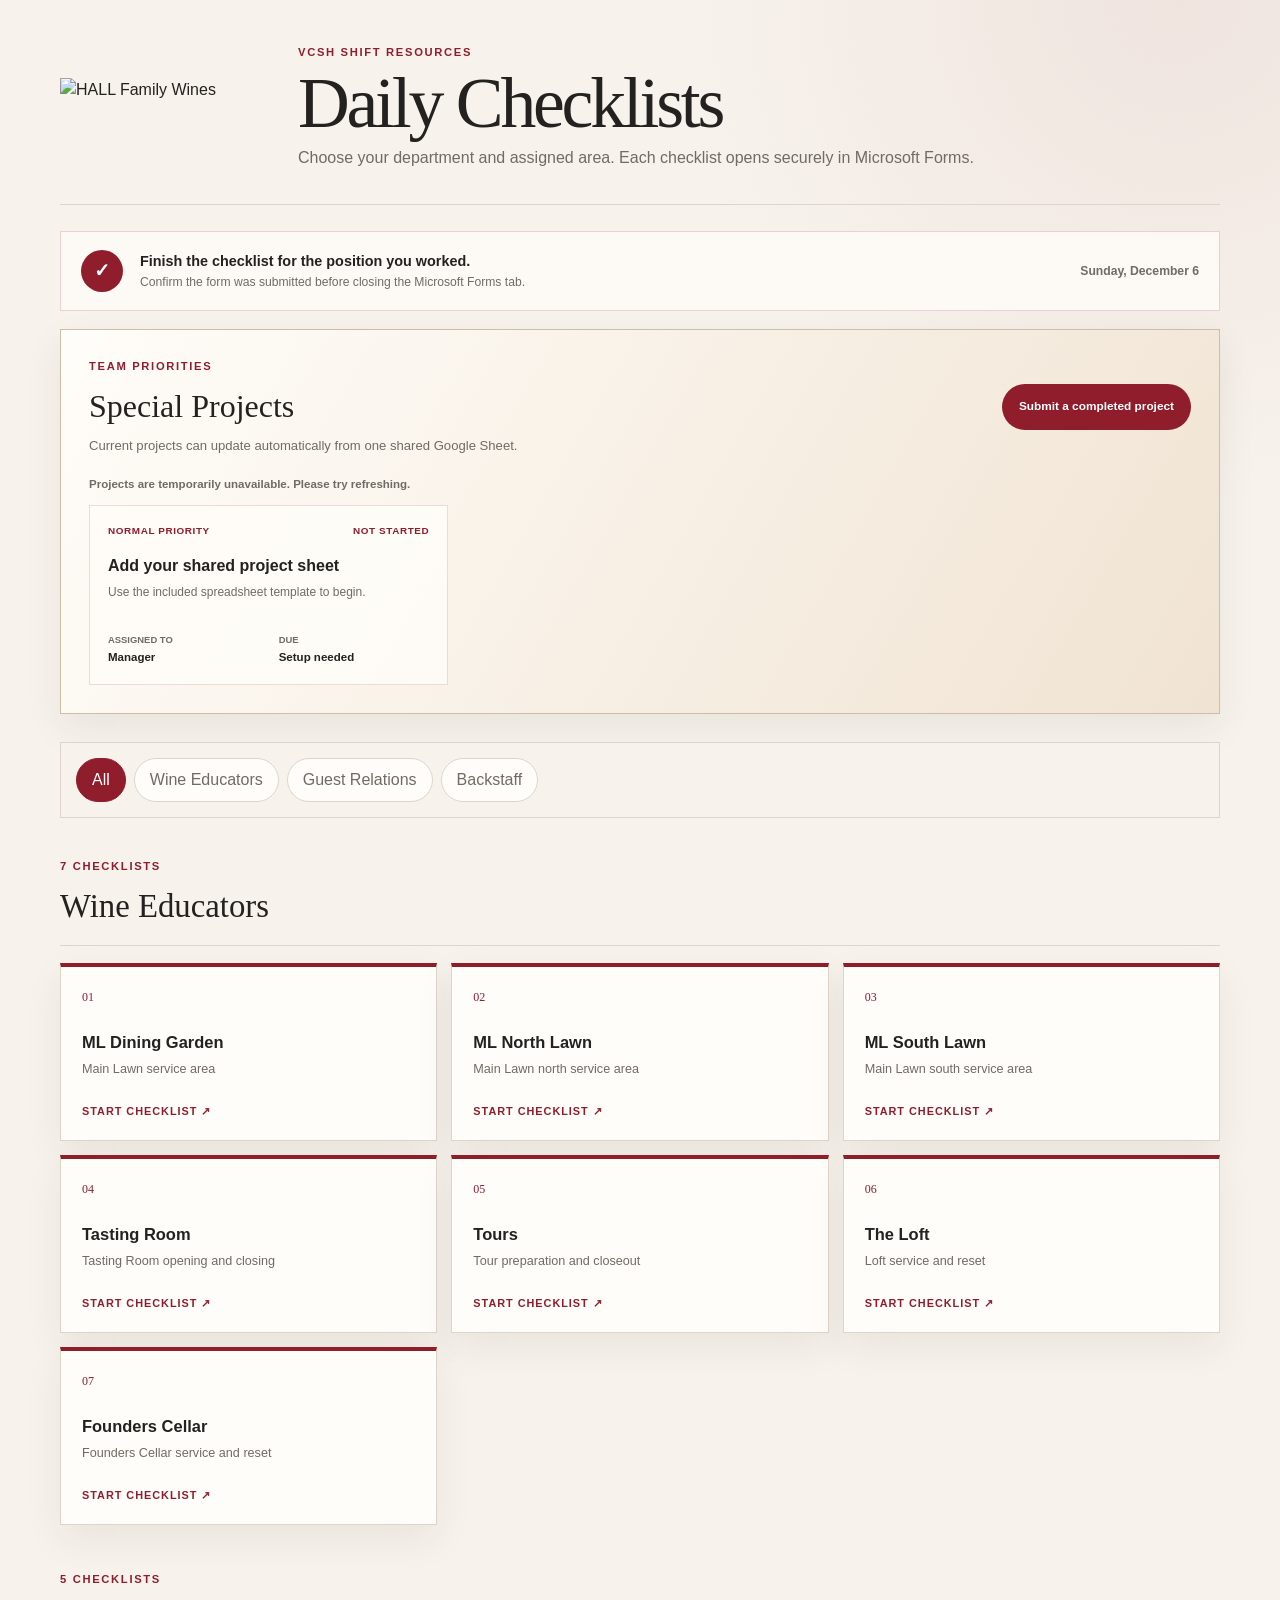
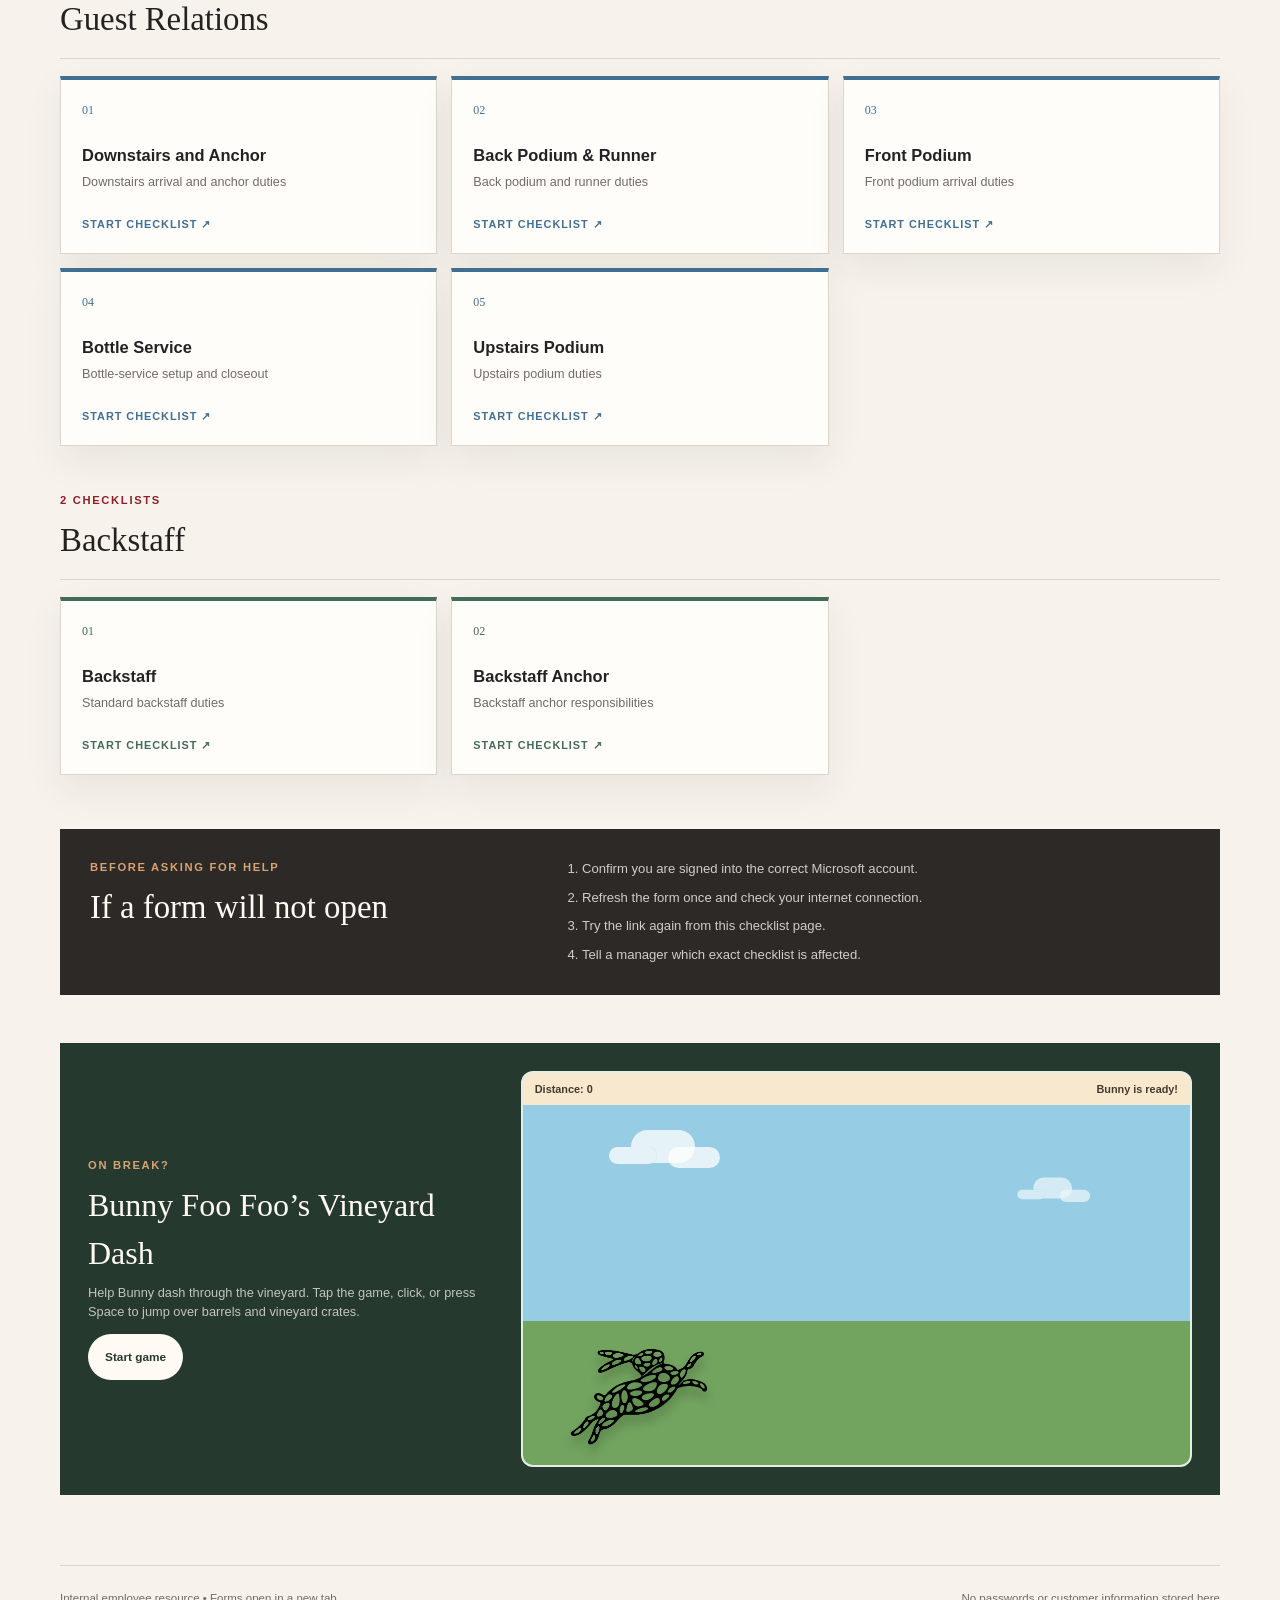
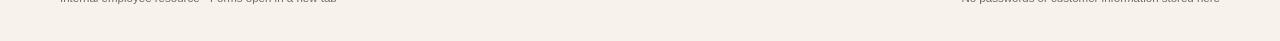
==== checklists-dashboard/index.html @ 1df054dd "Add files via upload Upload checklist dashboard" ====
<!doctype html>
<html lang="en">
  <head>
    <meta charset="UTF-8" />
    <meta name="viewport" content="width=device-width, initial-scale=1" />
    <meta name="theme-color" content="#8f1d2c" />
    <meta name="description" content="Daily checklist launcher for HALL Saint Helena employees." />
    <title>Daily Checklists | HALL Saint Helena</title>
    <link rel="stylesheet" href="styles.css" />
    <script src="script.js" defer></script>
  </head>
  <body>
    <main class="page-shell">
      <header class="hero">
        <img
          class="hall-logo"
          src="https://hallwines.com/cdn/shop/files/HallWines_Logo-Color.svg?v=1773837369&width=600"
          alt="HALL Family Wines"
        />
        <div>
          <p class="eyebrow">VCSH shift resources</p>
          <h1>Daily Checklists</h1>
          <p class="hero-copy">Choose your department and assigned area. Each checklist opens securely in Microsoft Forms.</p>
        </div>
      </header>

      <section class="shift-note" aria-label="Checklist reminder">
        <div class="note-mark" aria-hidden="true">✓</div>
        <div>
          <strong>Finish the checklist for the position you worked.</strong>
          <span>Confirm the form was submitted before closing the Microsoft Forms tab.</span>
        </div>
        <p id="today"></p>
      </section>

      <section class="projects-panel" aria-labelledby="projects-title">
        <div class="projects-heading">
          <div>
            <p class="eyebrow">Team priorities</p>
            <h2 id="projects-title">Special Projects</h2>
            <p>Current projects can update automatically from one shared Google Sheet.</p>
          </div>
          <a class="completion-button is-disabled" id="completion-button" href="#" aria-disabled="true">Submit a completed project</a>
        </div>
        <div class="project-status" id="project-status" role="status"></div>
        <div class="project-grid" id="project-grid"></div>
      </section>

      <nav class="department-filters" id="department-filters" aria-label="Filter checklist departments"></nav>

      <section class="checklist-sections" id="checklist-sections" aria-live="polite"></section>

      <section class="help-panel" aria-labelledby="help-title">
        <div>
          <p class="eyebrow">Before asking for help</p>
          <h2 id="help-title">If a form will not open</h2>
        </div>
        <ol>
          <li>Confirm you are signed into the correct Microsoft account.</li>
          <li>Refresh the form once and check your internet connection.</li>
          <li>Try the link again from this checklist page.</li>
          <li>Tell a manager which exact checklist is affected.</li>
        </ol>
      </section>

      <section class="vineyard-game" aria-labelledby="game-title">
        <div class="game-intro">
          <p class="eyebrow">On break?</p>
          <h2 id="game-title">Bunny Foo Foo’s Vineyard Dash</h2>
          <p>Help Bunny dash through the vineyard. Tap the game, click, or press Space to jump over barrels and vineyard crates.</p>
          <button class="game-button" id="game-button" type="button">Start game</button>
        </div>
        <div class="game-wrap" id="game-wrap" tabindex="0" aria-label="Bunny Foo Foo vineyard obstacle jumping game">
          <div class="game-sky">
            <span>Distance: <strong id="game-score">0</strong></span>
            <span id="game-message">Bunny is ready!</span>
          </div>
          <div class="game-field" id="game-field">
            <div class="bunny-player" id="bunny-player">
              <img src="bunny-foo-foo-transparent.png" alt="" />
            </div>
          </div>
        </div>
      </section>
    </main>

    <footer>
      <p>Internal employee resource • Forms open in a new tab</p>
      <p>No passwords or customer information stored here</p>
    </footer>
  </body>
</html>
---- checklists-dashboard/styles.css ----
:root {
  --paper: #f7f3ec;
  --surface: #fffdf9;
  --ink: #242220;
  --muted: #706b64;
  --line: #ddd5ca;
  --red: #8f1d2c;
  --gold: #d6a474;
  --green: #446b55;
  --blue: #416f91;
  --shadow: 0 14px 36px rgba(44, 32, 24, 0.07);
}

* { box-sizing: border-box; }
body { min-width: 320px; margin: 0; background: radial-gradient(circle at 92% 0%, rgba(143,29,44,.07), transparent 32rem), var(--paper); color: var(--ink); font-family: Inter, ui-sans-serif, -apple-system, BlinkMacSystemFont, "Segoe UI", sans-serif; line-height: 1.5; }
button { font: inherit; }
.page-shell, footer { width: min(1160px, calc(100% - 64px)); margin-inline: auto; }
.page-shell { padding: 44px 0 70px; }
.hero { display: grid; grid-template-columns: 200px 1fr; gap: 38px; align-items: center; padding-bottom: 34px; border-bottom: 1px solid var(--line); }
.hall-logo { width: 190px; height: 58px; object-fit: contain; object-position: left center; }
.eyebrow { margin: 0 0 7px; color: var(--red); font-size: .7rem; font-weight: 800; letter-spacing: .15em; text-transform: uppercase; }
h1, h2, h3, p { margin-top: 0; }
h1 { margin-bottom: 8px; font-family: Georgia, "Times New Roman", serif; font-size: clamp(2.7rem, 5.6vw, 4.9rem); font-weight: 400; letter-spacing: -.045em; line-height: .98; }
.hero-copy { max-width: 680px; margin-bottom: 0; color: var(--muted); }
.shift-note { display: grid; grid-template-columns: auto 1fr auto; gap: 17px; align-items: center; margin: 26px 0 18px; padding: 18px 20px; border: 1px solid rgba(143,29,44,.18); background: rgba(255,253,249,.8); }
.note-mark { display: grid; width: 42px; height: 42px; place-items: center; border-radius: 50%; background: var(--red); color: white; font-size: 1.2rem; font-weight: 800; }
.shift-note strong, .shift-note span { display: block; }
.shift-note strong { font-size: .9rem; }
.shift-note span, .shift-note p { color: var(--muted); font-size: .76rem; }
.shift-note p { margin-bottom: 0; font-weight: 750; text-align: right; }
.projects-panel { margin: 18px 0 28px; padding: 28px; border: 1px solid #cdbda9; background: linear-gradient(120deg, #fffdf9 0%, #f0e3d2 100%); box-shadow: var(--shadow); }
.projects-heading { display: flex; gap: 30px; align-items: center; justify-content: space-between; margin-bottom: 20px; }
.projects-heading h2, .game-intro h2 { margin-bottom: 6px; font-family: Georgia, "Times New Roman", serif; font-size: 2rem; font-weight: 400; }
.projects-heading p:last-child { margin-bottom: 0; color: var(--muted); font-size: .82rem; }
.completion-button, .game-button { display: inline-flex; min-height: 46px; align-items: center; justify-content: center; padding: 10px 17px; border: 0; border-radius: 999px; background: var(--red); color: white; cursor: pointer; font-size: .74rem; font-weight: 850; text-decoration: none; }
.completion-button.is-disabled { background: #9b948b; cursor: not-allowed; pointer-events: none; }
.project-status { margin-bottom: 12px; color: var(--muted); font-size: .72rem; font-weight: 750; }
.project-grid { display: grid; grid-template-columns: repeat(3,minmax(0,1fr)); gap: 12px; }
.project-card { padding: 18px; border: 1px solid rgba(143,29,44,.15); background: rgba(255,253,249,.88); }
.project-topline { display: flex; justify-content: space-between; color: var(--red); font-size: .62rem; font-weight: 800; letter-spacing: .06em; text-transform: uppercase; }
.project-card h3 { margin: 15px 0 5px; font-size: 1rem; }
.project-card > p { min-height: 38px; color: var(--muted); font-size: .75rem; }
.project-card dl { display: flex; gap: 20px; margin: 0; }
.project-card dl div { flex: 1; }
.project-card dt { color: var(--muted); font-size: .59rem; font-weight: 800; text-transform: uppercase; }
.project-card dd { margin: 2px 0 0; font-size: .72rem; font-weight: 750; }
.department-filters { position: sticky; top: 0; z-index: 4; display: flex; gap: 8px; flex-wrap: wrap; margin-bottom: 40px; padding: 15px; border: 1px solid var(--line); background: rgba(247,243,236,.94); backdrop-filter: blur(10px); }
.department-button { min-height: 42px; padding: 9px 15px; border: 1px solid var(--line); border-radius: 999px; background: var(--surface); color: var(--muted); cursor: pointer; }
.department-button.active { border-color: var(--red); background: var(--red); color: white; }
.department-button:focus-visible, .checklist-card:focus-visible { outline: 3px solid rgba(143,29,44,.2); outline-offset: 3px; }
.checklist-sections { display: grid; gap: 46px; }
.department { --accent: var(--red); }
.accent-guest { --accent: var(--blue); }
.accent-backstaff { --accent: var(--green); }
.department-heading { display: flex; gap: 30px; align-items: end; justify-content: space-between; margin-bottom: 17px; padding-bottom: 14px; border-bottom: 1px solid var(--line); }
.department-heading h2, .help-panel h2 { margin-bottom: 0; font-family: Georgia, "Times New Roman", serif; font-size: 2.05rem; font-weight: 400; }
.department-heading > p { max-width: 390px; margin-bottom: 3px; color: var(--muted); font-size: .82rem; text-align: right; }
.checklist-grid { display: grid; grid-template-columns: repeat(3, minmax(0,1fr)); gap: 14px; }
.checklist-card { display: grid; min-height: 178px; align-content: space-between; padding: 21px; border: 1px solid var(--line); border-top: 4px solid var(--accent); background: var(--surface); box-shadow: var(--shadow); color: inherit; text-decoration: none; transition: transform 160ms ease, box-shadow 160ms ease, border-color 160ms ease; }
.checklist-card:hover { transform: translateY(-3px); border-color: color-mix(in srgb, var(--accent) 45%, var(--line)); box-shadow: 0 18px 42px rgba(44,32,24,.11); }
.card-number { color: var(--accent); font-family: Georgia, "Times New Roman", serif; font-size: .75rem; }
.checklist-card h3 { margin: 18px 0 5px; font-size: 1.03rem; }
.checklist-card p { margin-bottom: 18px; color: var(--muted); font-size: .79rem; }
.card-action { color: var(--accent); font-size: .68rem; font-weight: 850; letter-spacing: .09em; text-transform: uppercase; }
.help-panel { display: grid; grid-template-columns: .8fr 1.2fr; gap: 50px; margin-top: 54px; padding: 30px; background: #2d2926; color: #fffaf4; }
.help-panel .eyebrow { color: var(--gold); }
.help-panel ol { display: grid; gap: 9px; margin: 0; padding-left: 22px; color: rgba(255,250,244,.78); font-size: .82rem; }
footer { display: flex; justify-content: space-between; padding: 24px 0 34px; border-top: 1px solid var(--line); color: var(--muted); font-size: .72rem; }
footer p { margin-bottom: 0; }
.vineyard-game { display: grid; grid-template-columns: .75fr 1.25fr; gap: 30px; align-items: center; margin-top: 48px; padding: 28px; background: #26392e; color: #fffaf4; }
.game-intro .eyebrow { color: var(--gold); }
.game-intro > p:last-of-type { color: rgba(255,250,244,.72); font-size: .8rem; }
.game-button { background: #fffaf4; color: #26392e; }
.game-wrap { overflow: hidden; border: 2px solid rgba(255,255,255,.24); border-radius: 12px; background: #dbe8df; outline: none; }
.game-wrap:focus-visible { box-shadow: 0 0 0 4px rgba(214,164,116,.55); }
.game-sky { display: flex; justify-content: space-between; padding: 8px 12px; background: #f8e9ce; color: #45392d; font-size: .68rem; font-weight: 800; }
.game-field { position: relative; height: 360px; overflow: hidden; touch-action: manipulation; background: linear-gradient(to bottom, #96cce4 0 60%, #72a35f 60% 100%); cursor: pointer; }
.game-field::before, .game-field::after { content: ""; position: absolute; z-index: 0; border-radius: 999px; background: rgba(255,255,255,.75); box-shadow: 30px -9px 0 8px rgba(255,255,255,.75), 61px 2px 0 2px rgba(255,255,255,.75); }
.game-field::before { top: 42px; left: 13%; width: 48px; height: 17px; }
.game-field::after { top: 83px; right: 21%; width: 38px; height: 13px; transform: scale(.72); opacity: .8; }
.bunny-player { position: absolute; bottom: 4px; left: 5%; z-index: 3; width: 182px; transform-origin: center bottom; }
.bunny-player img { display: block; width: 182px; transform: scaleX(-1); filter: drop-shadow(0 8px 5px rgba(0,0,0,.24)); }
.bunny-player.jumping { animation: bunny-jump 820ms cubic-bezier(.2,.65,.35,1); }
.bunny-player.bonked { animation: bunny-bonk 430ms ease; }
.vineyard-obstacle { position: absolute; right: -70px; bottom: 11px; z-index: 2; display: block; animation: obstacle-run var(--run-time) linear forwards; }
.vineyard-obstacle.barrel { width: 43px; height: 54px; border: 3px solid #57391f; border-radius: 10px 10px 15px 15px; background: repeating-linear-gradient(90deg,#8e572e 0 9px,#a66c3b 9px 17px); box-shadow: inset 0 7px #4f3421, inset 0 -7px #4f3421; }
.vineyard-obstacle.crate { width: 55px; height: 43px; border: 4px solid #684426; background: linear-gradient(35deg,transparent 44%,#684426 45% 54%,transparent 55%), #b57c45; }
@keyframes obstacle-run { to { transform: translateX(calc(-100vw - 120px)); } }
@keyframes bunny-jump { 0%,100% { transform: translateY(0) rotate(0); } 45% { transform: translateY(-205px) rotate(-7deg); } }
@keyframes bunny-bonk { 0%,100% { transform: translateX(0); } 30% { transform: translateX(-12px) rotate(-8deg); } 65% { transform: translateX(8px) rotate(5deg); } }

@media (max-width: 860px) {
  .page-shell, footer { width: min(100% - 36px, 760px); }
  .hero { grid-template-columns: 150px 1fr; }
  .hall-logo { width: 145px; }
  .projects-heading { align-items: flex-start; }
  .project-grid { grid-template-columns: repeat(2,minmax(0,1fr)); }
  .vineyard-game { grid-template-columns: 1fr; }
  .department-filters { position: static; }
  .checklist-grid { grid-template-columns: repeat(2, minmax(0,1fr)); }
}

@media (max-width: 560px) {
  .page-shell, footer { width: min(100% - 26px, 520px); }
  .page-shell { padding-top: 28px; }
  .hero { display: block; }
  .hall-logo { margin-bottom: 24px; }
  .shift-note { grid-template-columns: auto 1fr; }
  .shift-note p { grid-column: 1 / -1; text-align: left; }
  .projects-panel { padding: 22px 20px; }
  .projects-heading { display: block; }
  .completion-button { width: 100%; margin-top: 17px; }
  .project-grid { grid-template-columns: 1fr; }
  .vineyard-game { padding: 22px 18px; }
  .game-field { height: 330px; }
  .bunny-player, .bunny-player img { width: 150px; }
  .department-heading { display: block; }
  .department-heading > p { margin-top: 8px; text-align: left; }
  .checklist-grid, .help-panel { grid-template-columns: 1fr; }
  .help-panel { gap: 24px; }
  footer { display: grid; gap: 6px; }
}

@media (prefers-reduced-motion: reduce) {
  .checklist-card { transition: none; }
  .vineyard-obstacle { animation-duration: 3.4s !important; }
  .bunny-player.jumping { animation-duration: 900ms; }
}
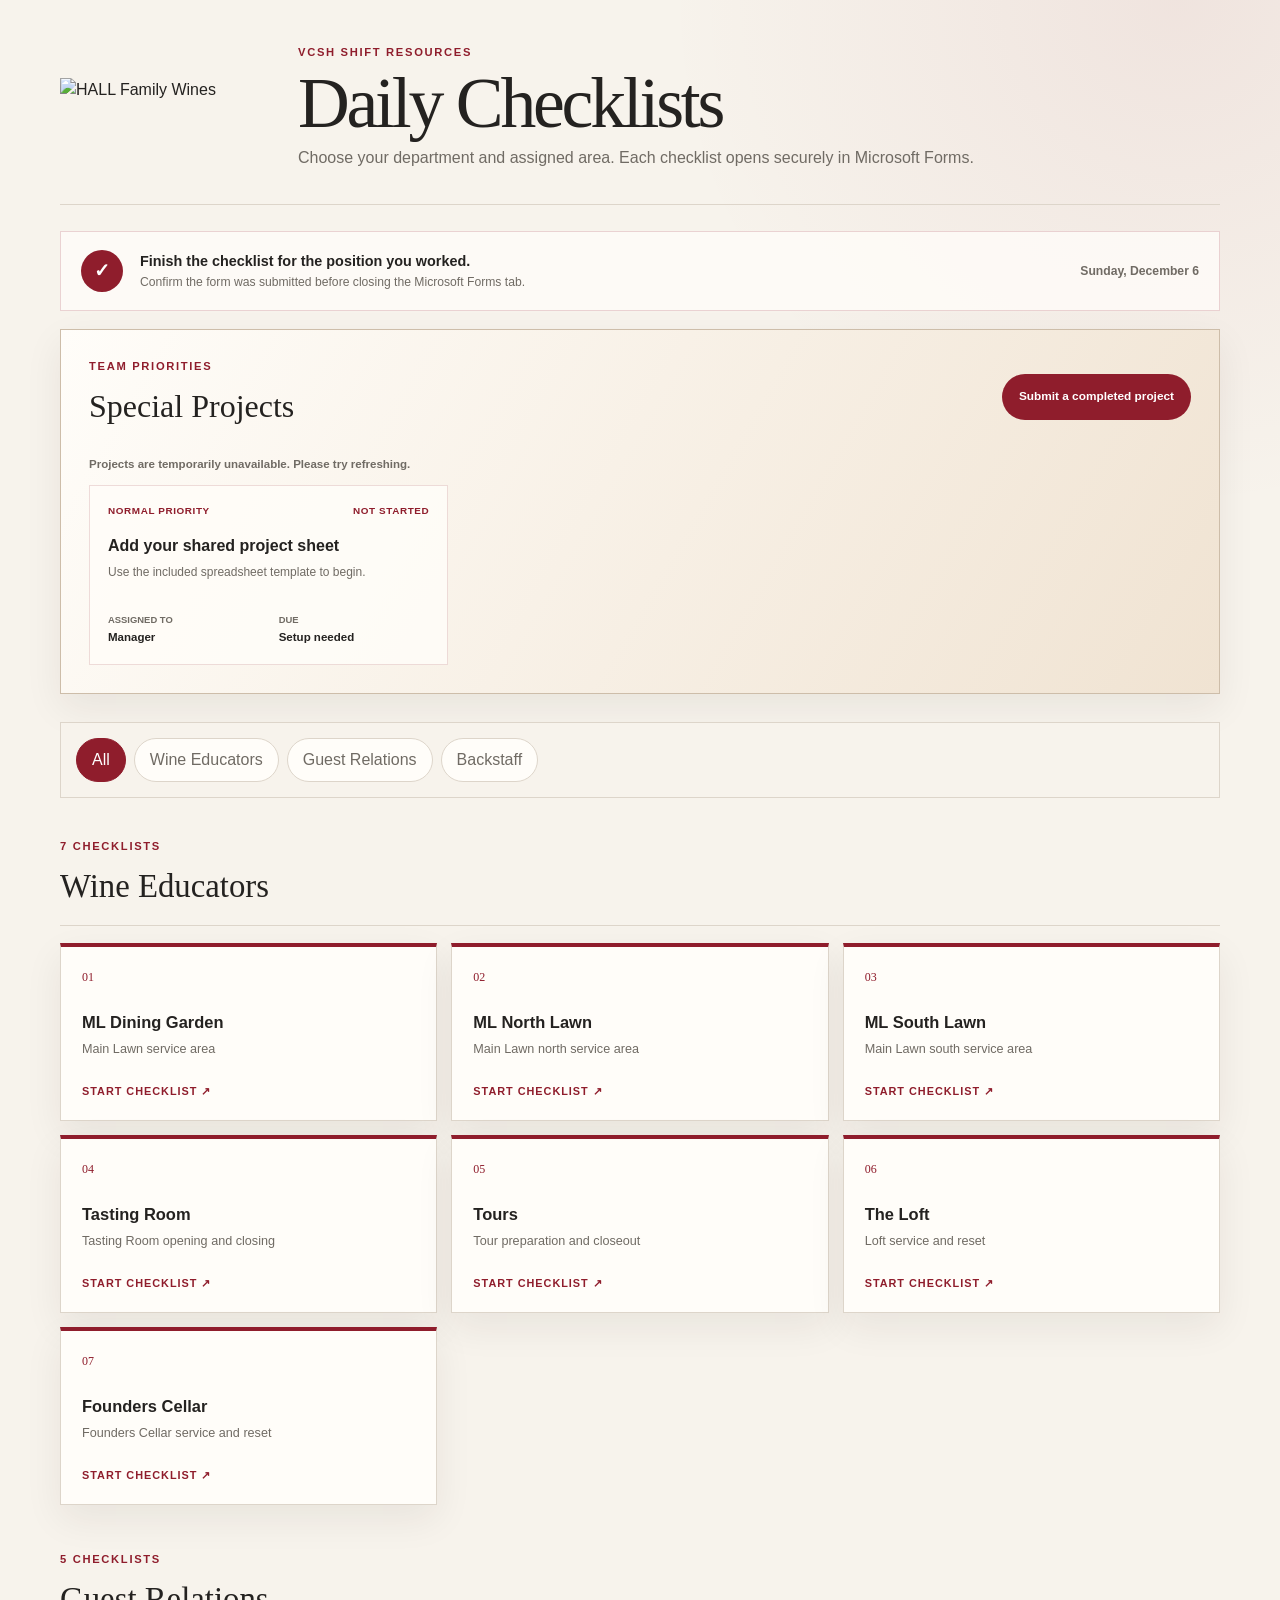
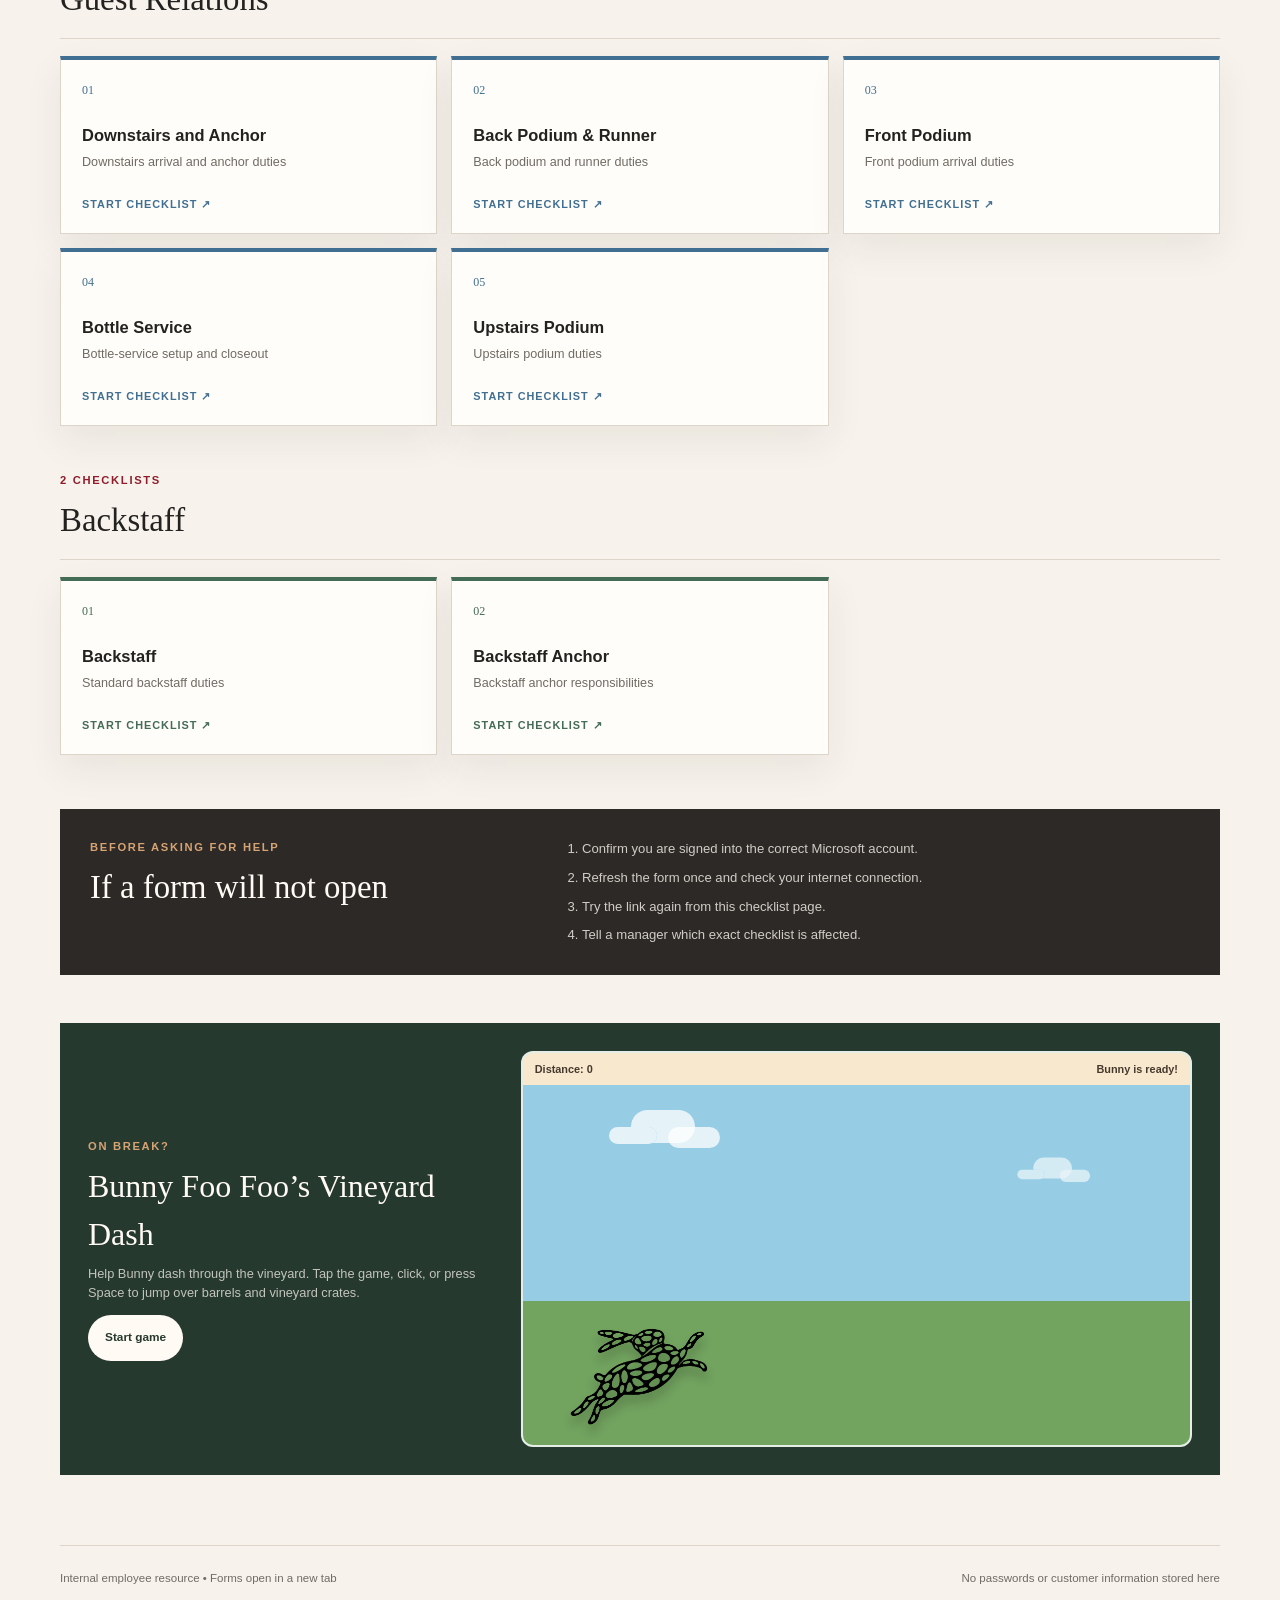
==== commit 4da5877c: "Update index.html" ====
--- a/checklists-dashboard/index.html
+++ b/checklists-dashboard/index.html
@@ -38,7 +38,6 @@
           <div>
             <p class="eyebrow">Team priorities</p>
             <h2 id="projects-title">Special Projects</h2>
-            <p>Current projects can update automatically from one shared Google Sheet.</p>
           </div>
           <a class="completion-button is-disabled" id="completion-button" href="#" aria-disabled="true">Submit a completed project</a>
         </div>
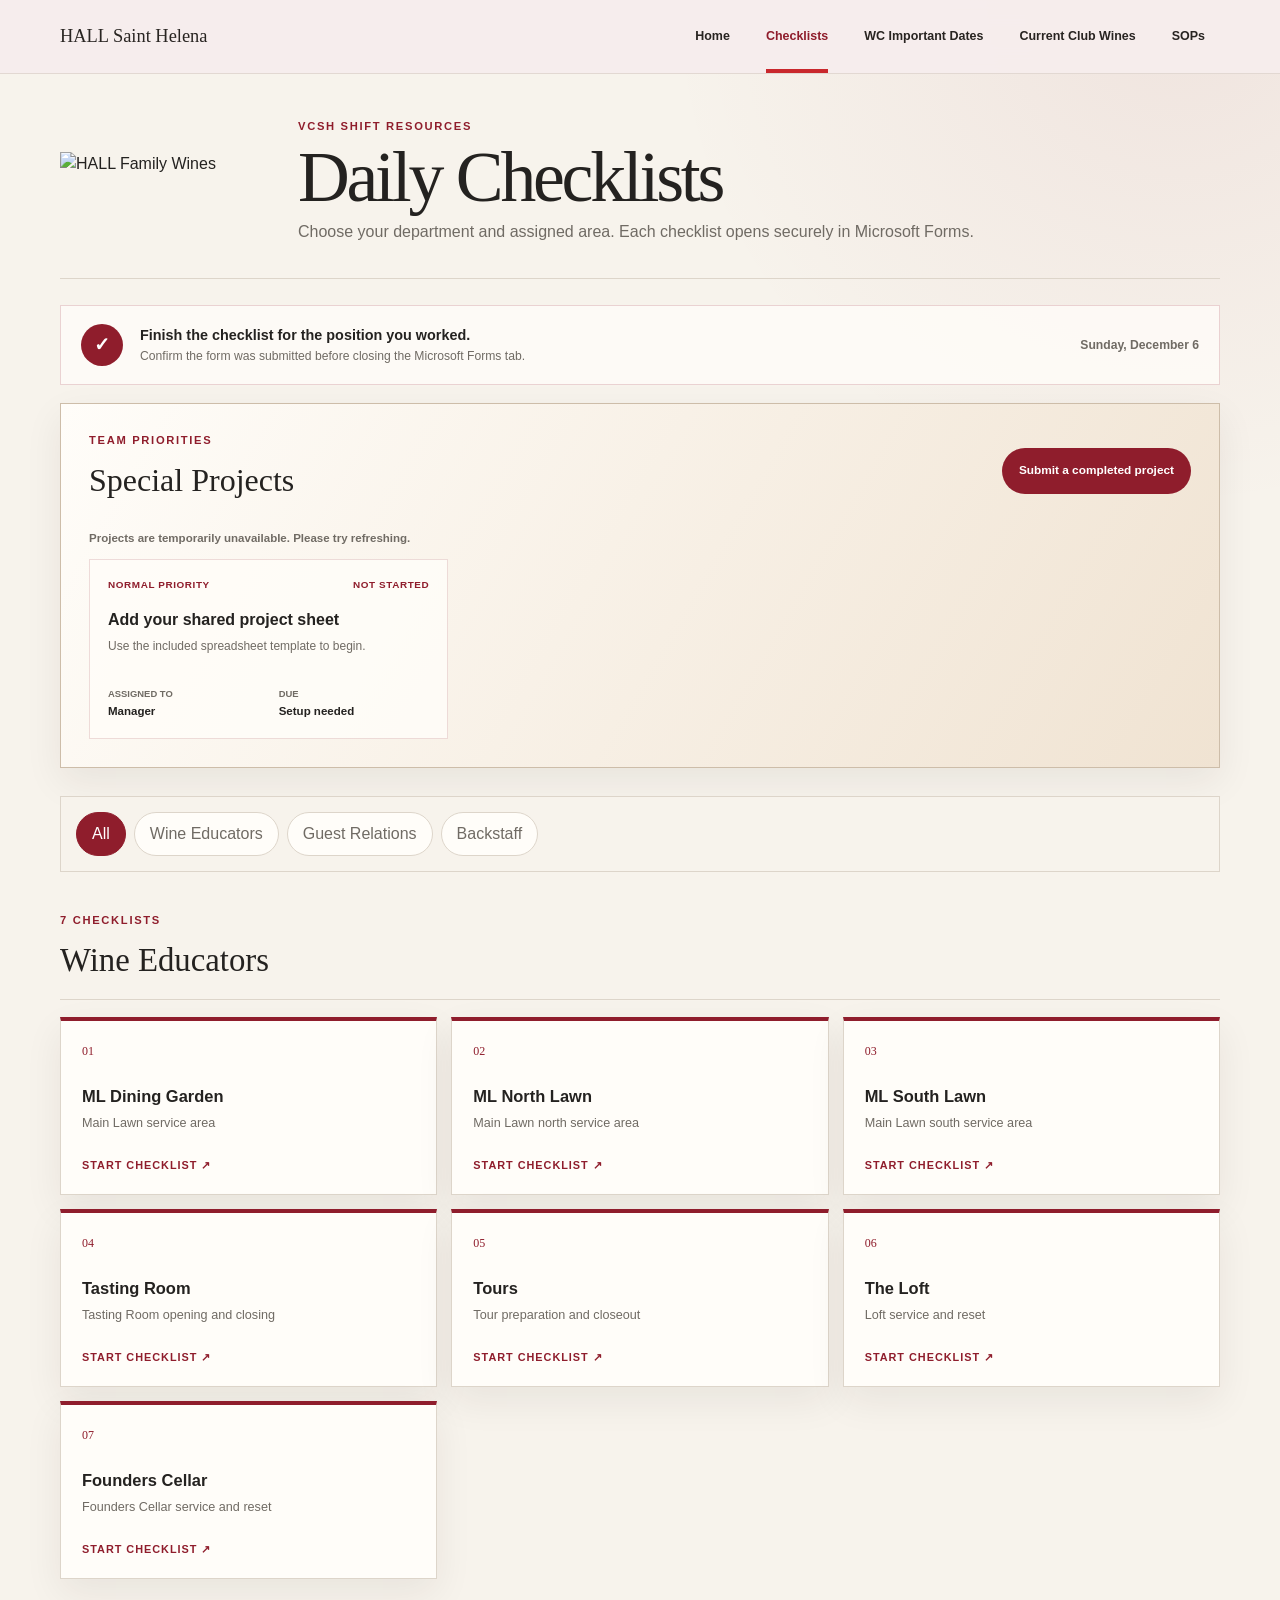
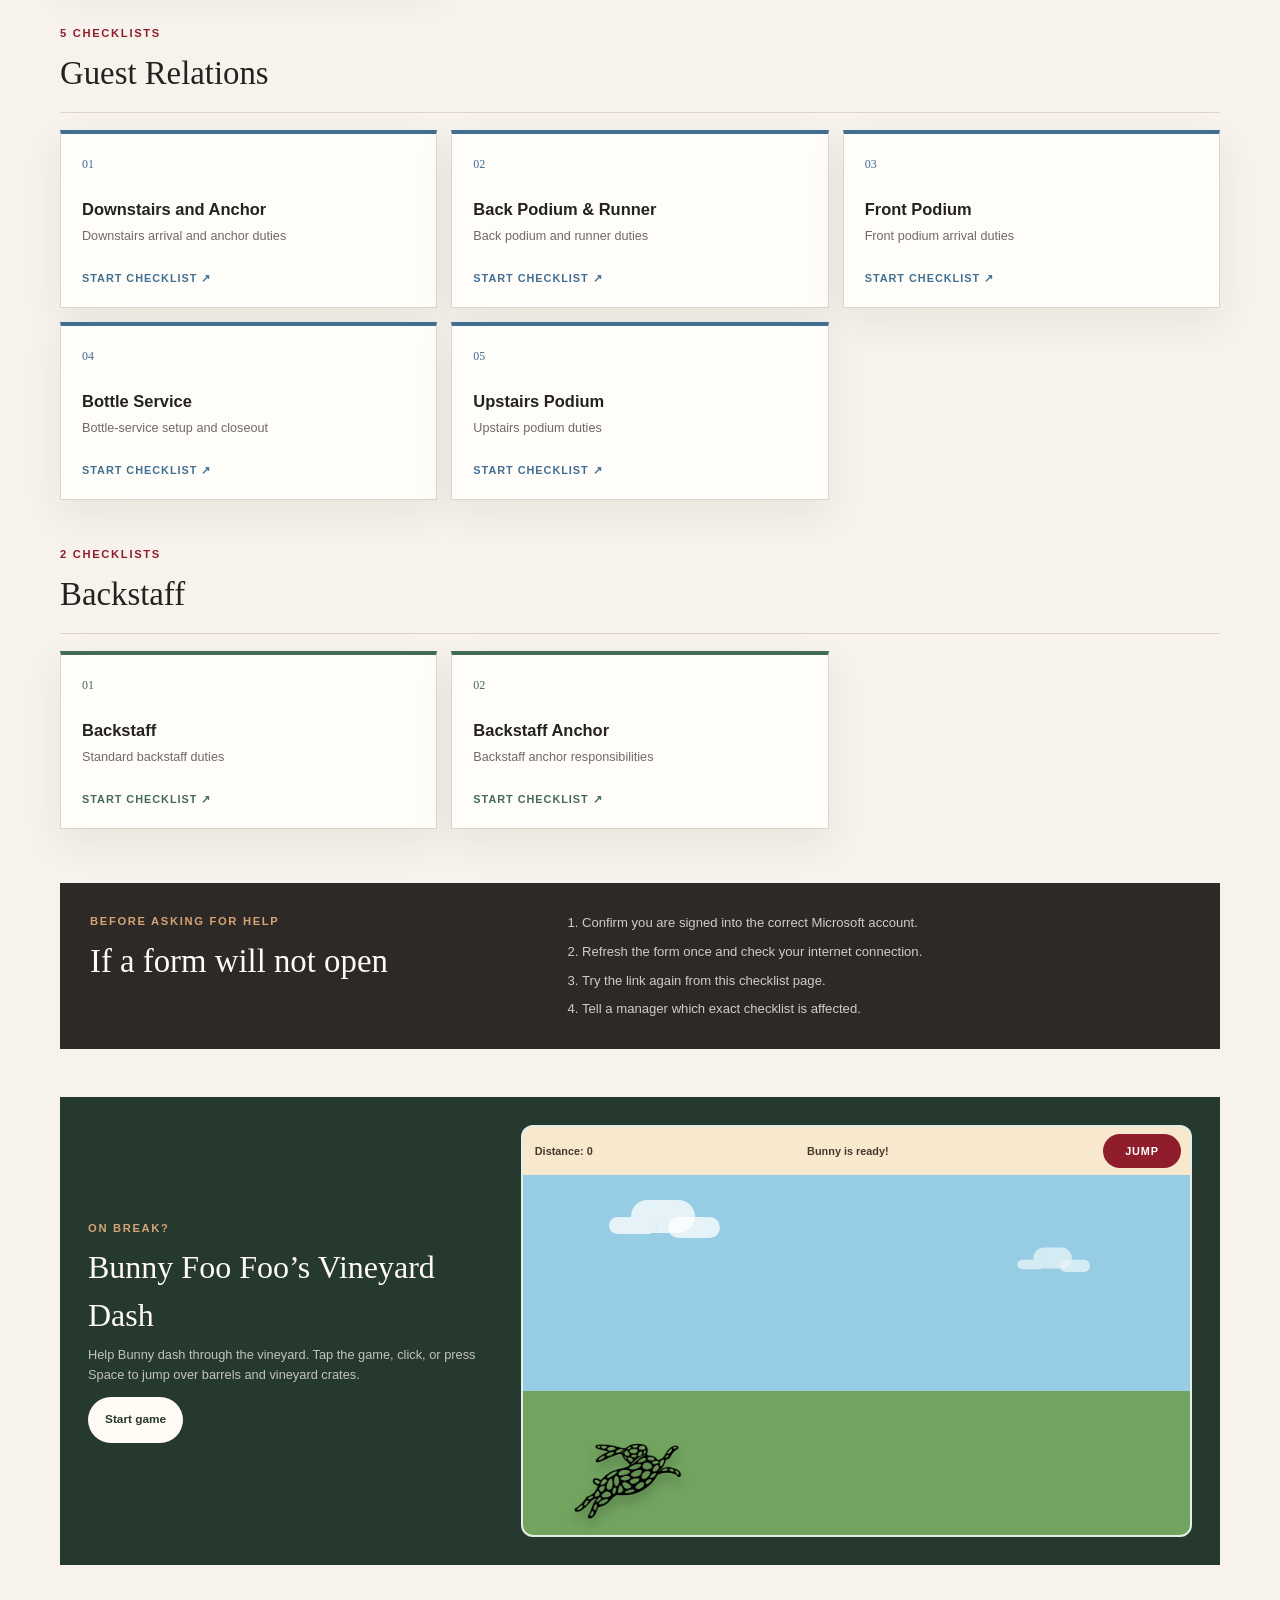
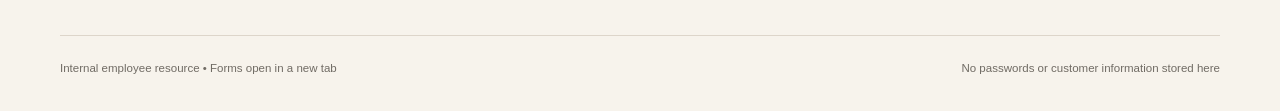
==== commit 60167354: "Add files via upload" ====
--- a/checklists-dashboard/index.html
+++ b/checklists-dashboard/index.html
@@ -6,10 +6,21 @@
     <meta name="theme-color" content="#8f1d2c" />
     <meta name="description" content="Daily checklist launcher for HALL Saint Helena employees." />
     <title>Daily Checklists | HALL Saint Helena</title>
-    <link rel="stylesheet" href="styles.css" />
-    <script src="script.js" defer></script>
+    <link rel="stylesheet" href="styles.css?v=20260810-4" />
+    <script src="script.js?v=20260810-4" defer></script>
   </head>
   <body>
+    <header class="portal-header">
+      <a class="portal-brand" href="https://ivelazquez-art.github.io/hall-wine-club-dashboard/hall-home-dashboard/">HALL Saint Helena</a>
+      <nav class="portal-menu" aria-label="Employee dashboard navigation">
+        <a href="https://ivelazquez-art.github.io/hall-wine-club-dashboard/hall-home-dashboard/">Home</a>
+        <a class="active" href="https://ivelazquez-art.github.io/hall-wine-club-dashboard/checklists-dashboard/">Checklists</a>
+        <a href="https://ivelazquez-art.github.io/hall-wine-club-dashboard/">WC Important Dates</a>
+        <a href="https://ivelazquez-art.github.io/hall-wine-club-dashboard/current-club-wines/">Current Club Wines</a>
+        <a href="https://ivelazquez-art.github.io/hall-wine-club-dashboard/sops/">SOPs</a>
+      </nav>
+    </header>
+
     <main class="page-shell">
       <header class="hero">
         <img
@@ -73,6 +84,7 @@
           <div class="game-sky">
             <span>Distance: <strong id="game-score">0</strong></span>
             <span id="game-message">Bunny is ready!</span>
+            <button class="jump-button" id="jump-button" type="button">Jump</button>
           </div>
           <div class="game-field" id="game-field">
             <div class="bunny-player" id="bunny-player">
--- a/checklists-dashboard/styles.css
+++ b/checklists-dashboard/styles.css
@@ -12,6 +12,17 @@
 }
 
 * { box-sizing: border-box; }
+
+.portal-header { position: sticky; top: 0; z-index: 50; display: flex; align-items: center; justify-content: space-between; min-height: 74px; padding: 0 max(24px, calc((100vw - 1160px) / 2)); border-bottom: 1px solid #e2d8d2; background: rgba(246, 237, 237, .97); backdrop-filter: blur(12px); }
+.portal-brand { flex: 0 0 auto; color: #292522; font-family: Georgia, "Times New Roman", serif; font-size: 1.15rem; text-decoration: none; }
+.portal-menu { display: flex; align-self: stretch; gap: 6px; overflow-x: auto; scrollbar-width: none; }
+.portal-menu::-webkit-scrollbar { display: none; }
+.portal-menu a { position: relative; display: flex; align-items: center; padding: 0 15px; color: #282421; font-size: .78rem; font-weight: 800; text-decoration: none; white-space: nowrap; }
+.portal-menu a::after { position: absolute; right: 15px; bottom: 0; left: 15px; height: 4px; background: transparent; content: ""; }
+.portal-menu a:hover, .portal-menu a.active { color: #8f1d2c; }
+.portal-menu a.active::after { background: #c9282d; }
+@media (max-width: 760px) { .portal-header { display: block; padding: 12px 0 0; } .portal-brand { display: block; padding: 0 16px 10px; font-size: 1rem; } .portal-menu { min-height: 46px; padding: 0 8px; } .portal-menu a { padding: 0 11px; font-size: .69rem; } .portal-menu a::after { right: 11px; left: 11px; } }
+html { overflow-y: auto; scroll-behavior: smooth; -webkit-overflow-scrolling: touch; }
 body { min-width: 320px; margin: 0; background: radial-gradient(circle at 92% 0%, rgba(143,29,44,.07), transparent 32rem), var(--paper); color: var(--ink); font-family: Inter, ui-sans-serif, -apple-system, BlinkMacSystemFont, "Segoe UI", sans-serif; line-height: 1.5; }
 button { font: inherit; }
 .page-shell, footer { width: min(1160px, calc(100% - 64px)); margin-inline: auto; }
@@ -28,6 +39,7 @@
 .shift-note strong { font-size: .9rem; }
 .shift-note span, .shift-note p { color: var(--muted); font-size: .76rem; }
 .shift-note p { margin-bottom: 0; font-weight: 750; text-align: right; }
+.mobile-embed-help { display: none; }
 .projects-panel { margin: 18px 0 28px; padding: 28px; border: 1px solid #cdbda9; background: linear-gradient(120deg, #fffdf9 0%, #f0e3d2 100%); box-shadow: var(--shadow); }
 .projects-heading { display: flex; gap: 30px; align-items: center; justify-content: space-between; margin-bottom: 20px; }
 .projects-heading h2, .game-intro h2 { margin-bottom: 6px; font-family: Georgia, "Times New Roman", serif; font-size: 2rem; font-weight: 400; }
@@ -73,20 +85,22 @@
 .game-button { background: #fffaf4; color: #26392e; }
 .game-wrap { overflow: hidden; border: 2px solid rgba(255,255,255,.24); border-radius: 12px; background: #dbe8df; outline: none; }
 .game-wrap:focus-visible { box-shadow: 0 0 0 4px rgba(214,164,116,.55); }
-.game-sky { display: flex; justify-content: space-between; padding: 8px 12px; background: #f8e9ce; color: #45392d; font-size: .68rem; font-weight: 800; }
+.game-sky { display: flex; gap: 12px; align-items: center; justify-content: space-between; min-height: 48px; padding: 7px 9px 7px 12px; background: #f8e9ce; color: #45392d; font-size: .68rem; font-weight: 800; }
+.jump-button { min-width: 78px; min-height: 34px; border: 0; border-radius: 999px; background: var(--red); color: white; cursor: pointer; font-size: .68rem; font-weight: 900; letter-spacing: .08em; text-transform: uppercase; }
+.jump-button:active { transform: translateY(1px) scale(.98); }
 .game-field { position: relative; height: 360px; overflow: hidden; touch-action: manipulation; background: linear-gradient(to bottom, #96cce4 0 60%, #72a35f 60% 100%); cursor: pointer; }
 .game-field::before, .game-field::after { content: ""; position: absolute; z-index: 0; border-radius: 999px; background: rgba(255,255,255,.75); box-shadow: 30px -9px 0 8px rgba(255,255,255,.75), 61px 2px 0 2px rgba(255,255,255,.75); }
 .game-field::before { top: 42px; left: 13%; width: 48px; height: 17px; }
 .game-field::after { top: 83px; right: 21%; width: 38px; height: 13px; transform: scale(.72); opacity: .8; }
-.bunny-player { position: absolute; bottom: 4px; left: 5%; z-index: 3; width: 182px; transform-origin: center bottom; }
-.bunny-player img { display: block; width: 182px; transform: scaleX(-1); filter: drop-shadow(0 8px 5px rgba(0,0,0,.24)); }
+.bunny-player { position: absolute; bottom: 4px; left: 6%; z-index: 3; width: 142px; transform-origin: center bottom; }
+.bunny-player img { display: block; width: 142px; transform: scaleX(-1); filter: drop-shadow(0 8px 5px rgba(0,0,0,.24)); }
 .bunny-player.jumping { animation: bunny-jump 820ms cubic-bezier(.2,.65,.35,1); }
 .bunny-player.bonked { animation: bunny-bonk 430ms ease; }
 .vineyard-obstacle { position: absolute; right: -70px; bottom: 11px; z-index: 2; display: block; animation: obstacle-run var(--run-time) linear forwards; }
 .vineyard-obstacle.barrel { width: 43px; height: 54px; border: 3px solid #57391f; border-radius: 10px 10px 15px 15px; background: repeating-linear-gradient(90deg,#8e572e 0 9px,#a66c3b 9px 17px); box-shadow: inset 0 7px #4f3421, inset 0 -7px #4f3421; }
 .vineyard-obstacle.crate { width: 55px; height: 43px; border: 4px solid #684426; background: linear-gradient(35deg,transparent 44%,#684426 45% 54%,transparent 55%), #b57c45; }
 @keyframes obstacle-run { to { transform: translateX(calc(-100vw - 120px)); } }
-@keyframes bunny-jump { 0%,100% { transform: translateY(0) rotate(0); } 45% { transform: translateY(-205px) rotate(-7deg); } }
+@keyframes bunny-jump { 0%,100% { transform: translateY(0) rotate(0); } 45% { transform: translateY(-175px) rotate(-7deg); } }
 @keyframes bunny-bonk { 0%,100% { transform: translateX(0); } 30% { transform: translateX(-12px) rotate(-8deg); } 65% { transform: translateX(8px) rotate(5deg); } }
 
 @media (max-width: 860px) {
@@ -107,13 +121,21 @@
   .hall-logo { margin-bottom: 24px; }
   .shift-note { grid-template-columns: auto 1fr; }
   .shift-note p { grid-column: 1 / -1; text-align: left; }
+  .is-embedded .mobile-embed-help { display: grid; grid-template-columns: 1fr; gap: 13px; margin: 0 0 18px; padding: 16px; border: 1px solid rgba(65,111,145,.28); background: #eef5f8; }
+  .mobile-embed-help strong, .mobile-embed-help span { display: block; }
+  .mobile-embed-help strong { font-size: .82rem; }
+  .mobile-embed-help span { margin-top: 2px; color: var(--muted); font-size: .72rem; }
+  .mobile-embed-help a { display: flex; min-height: 44px; align-items: center; justify-content: center; border-radius: 999px; background: #416f91; color: white; font-size: .72rem; font-weight: 850; text-decoration: none; }
   .projects-panel { padding: 22px 20px; }
   .projects-heading { display: block; }
   .completion-button { width: 100%; margin-top: 17px; }
   .project-grid { grid-template-columns: 1fr; }
   .vineyard-game { padding: 22px 18px; }
-  .game-field { height: 330px; }
-  .bunny-player, .bunny-player img { width: 150px; }
+  .game-field { height: 330px; touch-action: pan-y; }
+  .bunny-player, .bunny-player img { width: 122px; }
+  .game-sky { display: grid; grid-template-columns: 1fr auto; }
+  .game-sky #game-message { grid-column: 1 / -1; grid-row: 2; }
+  .jump-button { grid-column: 2; grid-row: 1; min-width: 104px; min-height: 44px; }
   .department-heading { display: block; }
   .department-heading > p { margin-top: 8px; text-align: left; }
   .checklist-grid, .help-panel { grid-template-columns: 1fr; }
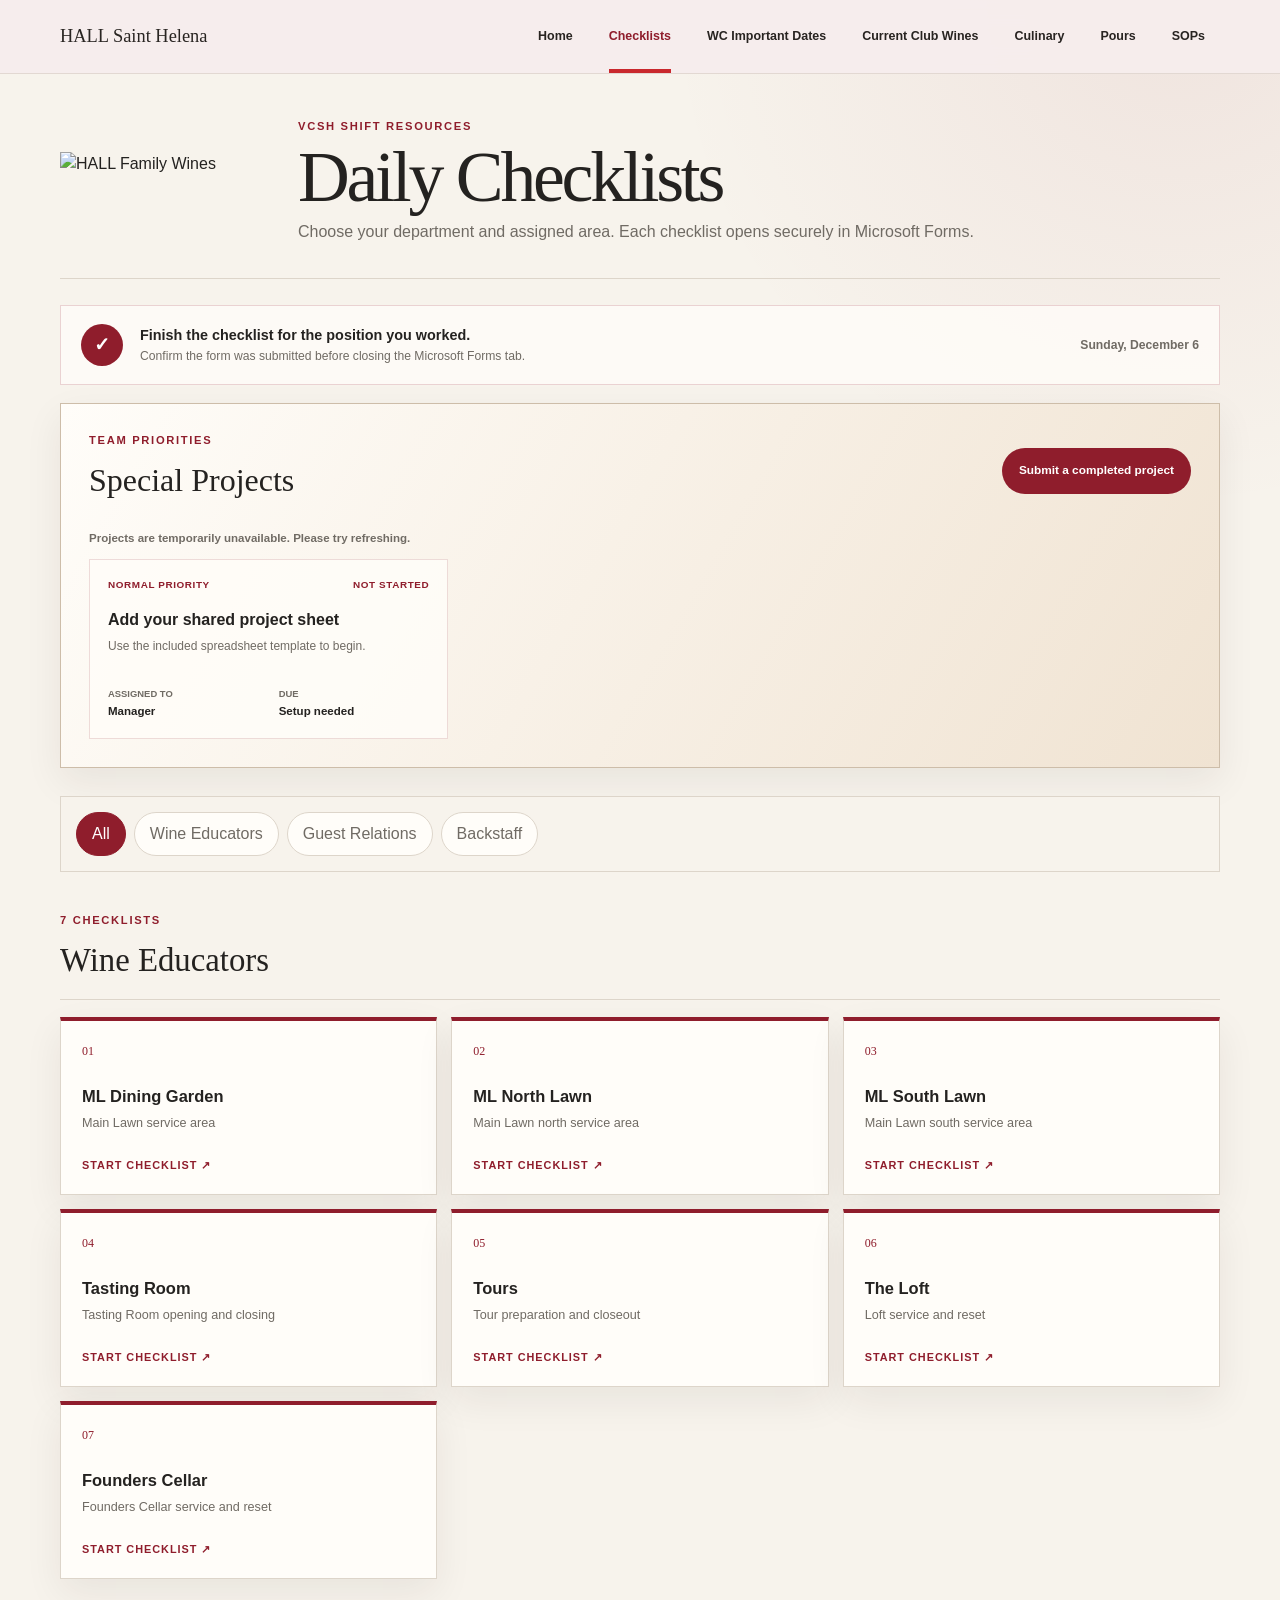
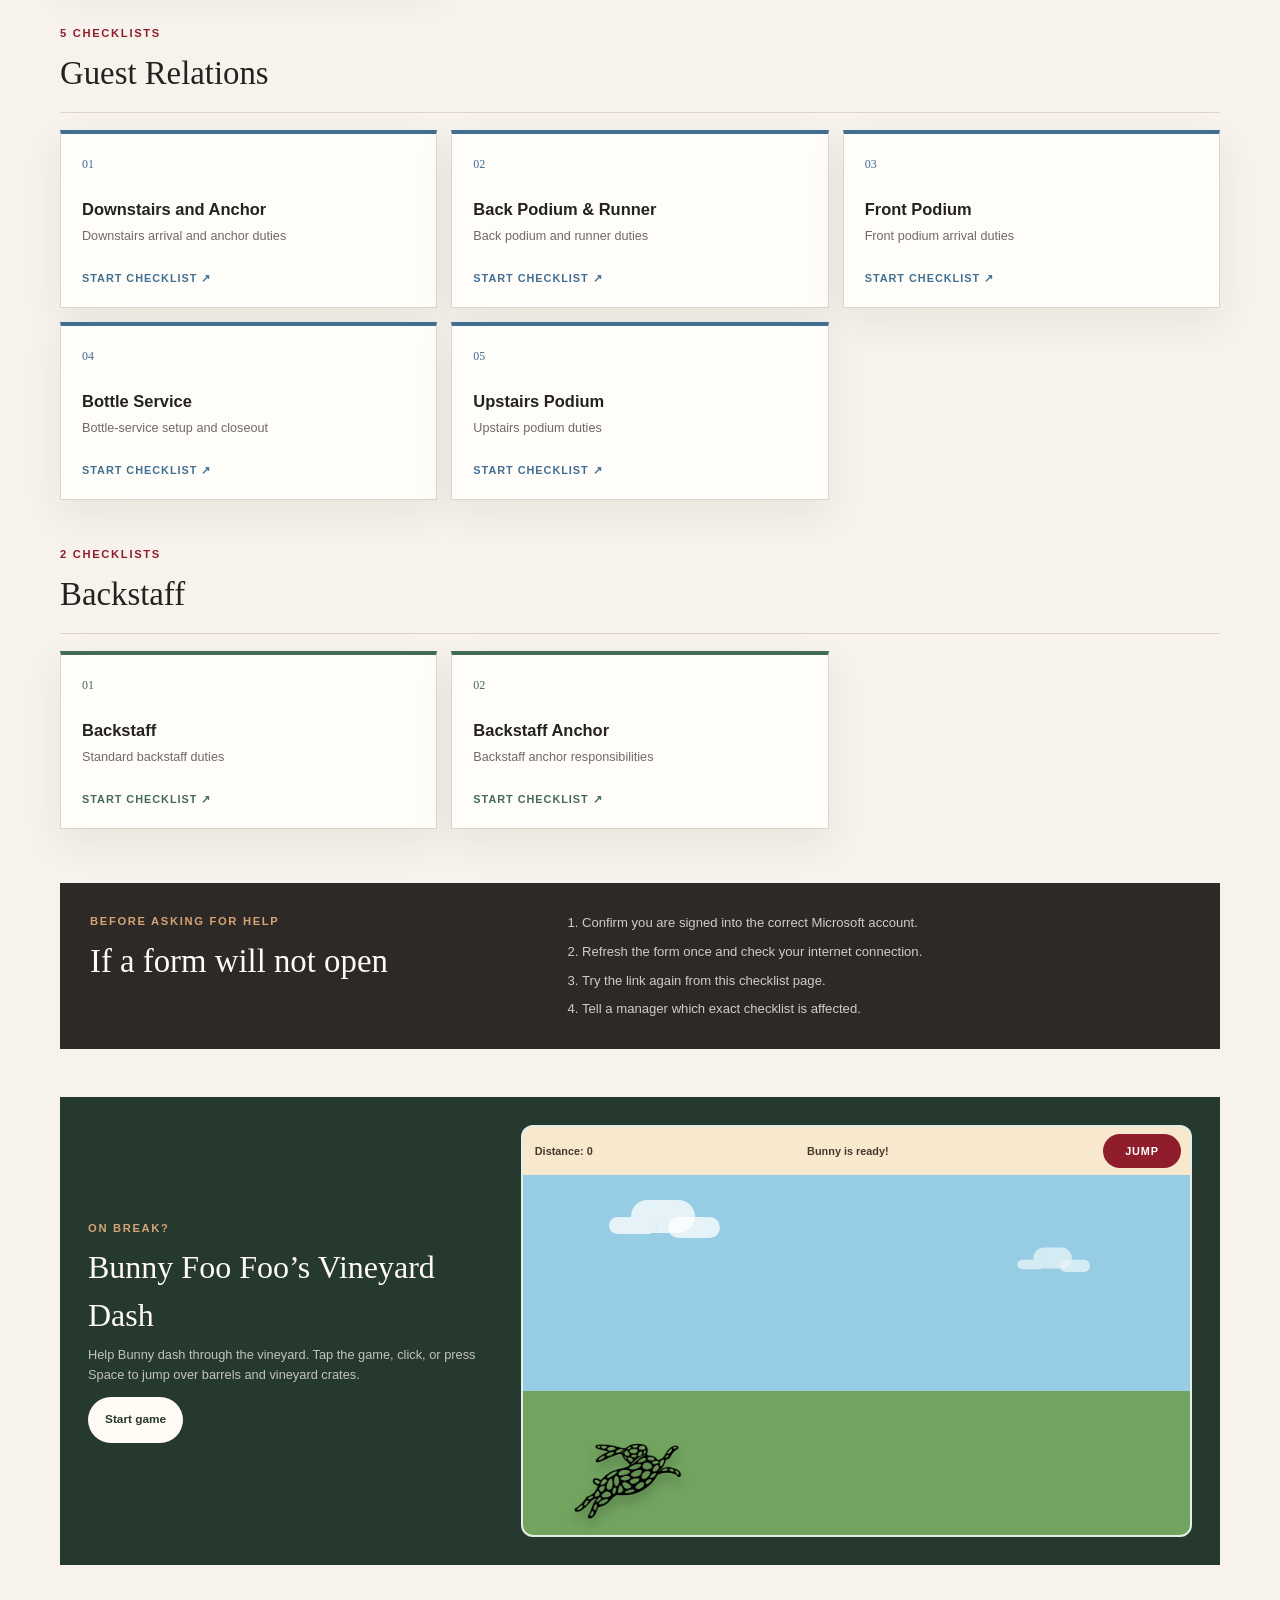
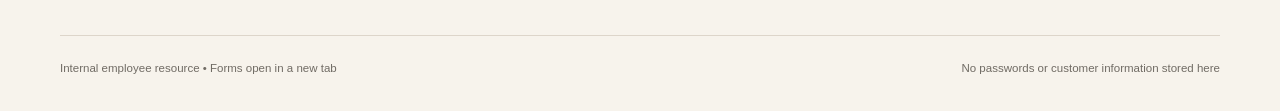
==== commit c5277b32: "Update checklists navigation" ====
--- a/checklists-dashboard/index.html
+++ b/checklists-dashboard/index.html
@@ -6,7 +6,7 @@
     <meta name="theme-color" content="#8f1d2c" />
     <meta name="description" content="Daily checklist launcher for HALL Saint Helena employees." />
     <title>Daily Checklists | HALL Saint Helena</title>
-    <link rel="stylesheet" href="styles.css?v=20260810-4" />
+    <link rel="stylesheet" href="styles.css?v=20261123-1" />
     <script src="script.js?v=20260810-4" defer></script>
   </head>
   <body>
@@ -17,6 +17,8 @@
         <a class="active" href="https://ivelazquez-art.github.io/hall-wine-club-dashboard/checklists-dashboard/">Checklists</a>
         <a href="https://ivelazquez-art.github.io/hall-wine-club-dashboard/">WC Important Dates</a>
         <a href="https://ivelazquez-art.github.io/hall-wine-club-dashboard/current-club-wines/">Current Club Wines</a>
+        <a href="https://ivelazquez-art.github.io/hall-wine-club-dashboard/culinary/">Culinary</a>
+        <a href="https://apps.powerapps.com/play/e/8b07d173-dec6-e1d3-9e73-35e93e2a7203/a/405d0dc5-cbb7-4d3b-87a6-dd66d4907c81?tenantId=68ba6f1b-6928-443e-b6b7-b8fc9eb8112e&amp;hint=0dbaec13-0528-4d3d-ab35-a842d0e737c7&amp;sourcetime=1788981601296&amp;source=portal" target="_blank" rel="noopener noreferrer">Pours</a>
         <a href="https://ivelazquez-art.github.io/hall-wine-club-dashboard/sops/">SOPs</a>
       </nav>
     </header>
--- a/checklists-dashboard/styles.css
+++ b/checklists-dashboard/styles.css
@@ -148,3 +148,21 @@
   .vineyard-obstacle { animation-duration: 3.4s !important; }
   .bunny-player.jumping { animation-duration: 900ms; }
 }
+
+/* Mobile navigation stays visible below Google Sites' own header. */
+@media (max-width: 760px) {
+  body { padding-bottom: calc(58px + env(safe-area-inset-bottom)); }
+  .portal-header { position: fixed; top: auto; right: 0; bottom: 0; left: 0; display: block; min-height: 58px; padding: 0 0 env(safe-area-inset-bottom); border-top: 1px solid #d8ccc6; border-bottom: 0; box-shadow: 0 -8px 24px rgba(44,32,24,.12); }
+  .portal-brand { display: none; }
+  .portal-menu { display: grid; grid-template-columns: repeat(7,minmax(0,1fr)); min-height: 58px; padding: 0; overflow: visible; }
+  .portal-menu a { justify-content: center; padding: 8px 2px 6px; font-size: 0; line-height: 1.05; text-align: center; white-space: normal; }
+  .portal-menu a::before { font-size: .57rem; }
+  .portal-menu a:nth-child(1)::before { content: "Home"; }
+  .portal-menu a:nth-child(2)::before { content: "Checklists"; }
+  .portal-menu a:nth-child(3)::before { content: "Dates"; }
+  .portal-menu a:nth-child(4)::before { content: "Wines"; }
+  .portal-menu a:nth-child(5)::before { content: "Culinary"; }
+  .portal-menu a:nth-child(6)::before { content: "Pours"; }
+  .portal-menu a:nth-child(7)::before { content: "SOPs"; }
+  .portal-menu a::after { right: 7px; bottom: auto; left: 7px; top: 0; height: 4px; }
+}
